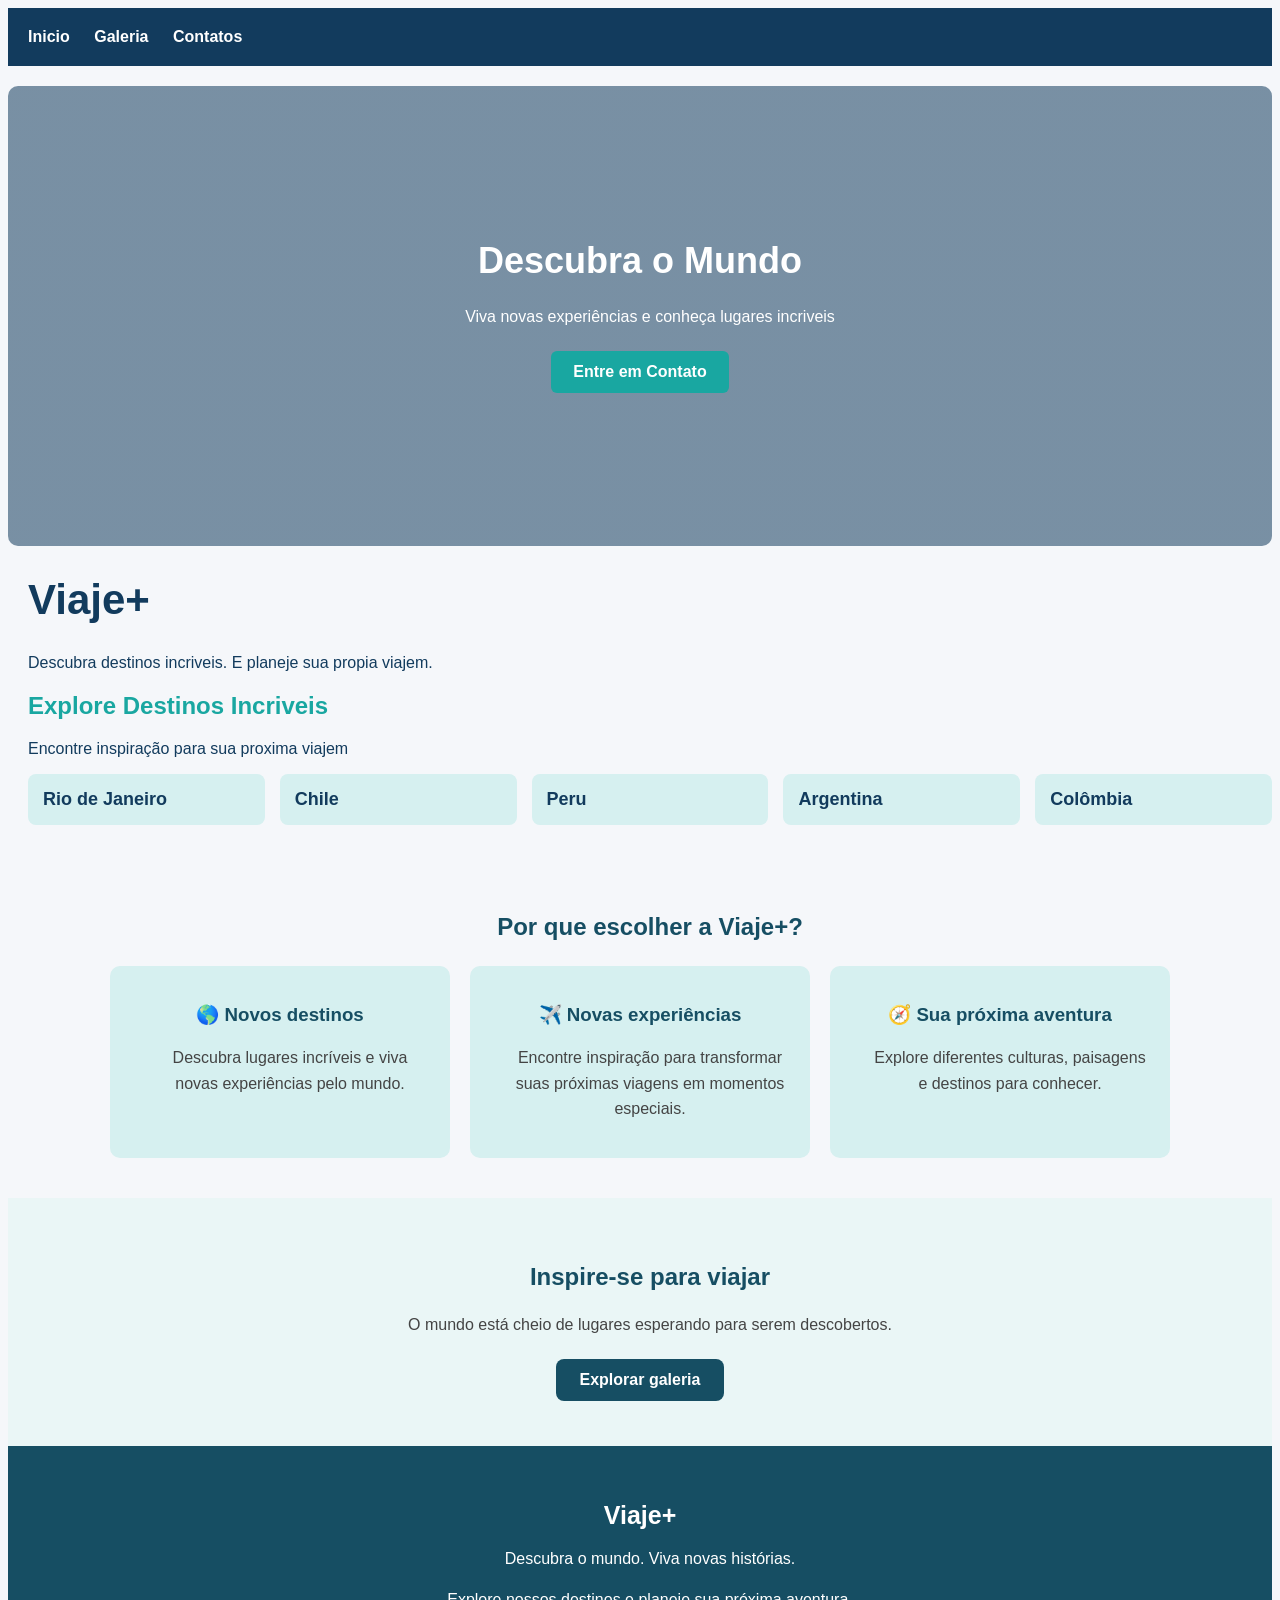
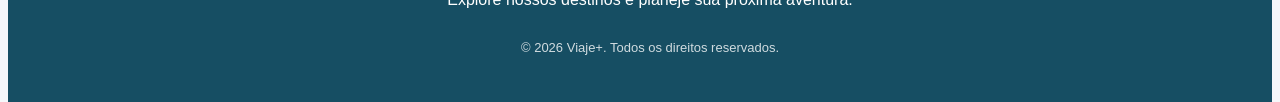
==== index.html @ 2087c466 "Add files via upload" ====
<!DOCTYPE html>
<html lang="pt-BR">
<head>
    <link rel="stylesheet" href="style.css">
    <meta charset="UTF-8">
    <meta name="viewport" content="width=device-width, initial-scale=1.0">
    <title>Viaje+ | Descubra o Mundo</title>
</head>
<body>
    <nav>
        <a href="index.html">Inicio</a>
        <a href="galeria.html">Galeria</a>
        <a href="Contatos.html">Contatos</a>
    </nav>
    <section class="banner">
        <h2>Descubra o Mundo</h2>

        <p>Viva novas experiências e conheça lugares incriveis</p>

        <a href="contatos.html" class="botao">
            Entre em Contato
        </a>
    </section>

    <h1>Viaje+</h1>
    
    <p> Descubra destinos incriveis. E planeje sua propia viajem.</p>

    <h2>Explore Destinos Incriveis</h2>

    <p>Encontre inspiração para sua proxima viajem</p>

    <ul>
        <li class="cartao-destino"><a href="https://visit.rio/">Rio de Janeiro</a></li>
        <li class="cartao-destino"><a href="https://chile.travel/">Chile</a></li>
        <li class="cartao-destino"><a href="https://www.Peru.travel/">Peru</a></li>
        <li class="cartao-destino"><a href="https://www.argentina.travel/">Argentina</a></li>
        <li class="cartao-destino"><a href="https://colombia.travel/">Colômbia</a></li>
    </ul>

<section class="porque-viaje">
    <h2>Por que escolher a Viaje+?</h2>

    <div class="vantagens">
        <div class="vantagem">
            <h3>🌎 Novos destinos</h3>
            <p>Descubra lugares incríveis e viva novas experiências pelo mundo.</p>
        </div>

        <div class="vantagem">
            <h3>✈️ Novas experiências</h3>
            <p>Encontre inspiração para transformar suas próximas viagens em momentos especiais.</p>
        </div>

        <div class="vantagem">
            <h3>🧭 Sua próxima aventura</h3>
            <p>Explore diferentes culturas, paisagens e destinos para conhecer.</p>
        </div>
    </div>
</section>

<section class="inspire-se">
    <h2>Inspire-se para viajar</h2>
    <p>O mundo está cheio de lugares esperando para serem descobertos.</p>
    <a href="Galeria.html" class="botao-galeria">Explorar galeria</a>
</section>

<footer class="rodape">
    <h3>Viaje+</h3>
    <p>Descubra o mundo. Viva novas histórias.</p>
    <p>Explore nossos destinos e planeje sua próxima aventura.</p>
    <p class="copyright">© 2026 Viaje+. Todos os direitos reservados.</p>
</footer>
    
       
</section> 



</body>
</html>
---- style.css ----
body{
    font-family: Arial, sans-serif;
    margin-bottom: 0;
    background-color: #f5f7fa;
    color: #123b5d;
}

nav{
    background-color: #123b5d;
    padding: 20px;
}

nav a {
    color: white;
    text-decoration: none;
    margin-right: 20px;
    font-weight: bold;
}

h1 {
    font-size: 42px;
    margin: 30px 20px;
}

h2, p, ul{
margin-left: 20px;
}

h2{
    color: #19a7a1;
}

li{
    margin-bottom: 10px;
}
a:hover{
color: #19a7a1;
}

ul a{
    color: #123b5d;
    text-decoration: none;
}

ul a:hover{
    color: #19a7a1
     }

     .banner {
    background-image:linear-gradient(
        rgba(18, 59, 93, 0.55),
        rgba(18, 59, 93, 0.55)
    ),
     url("https://images.unsplash.com/photo-1500375592092-40eb2168fd21?auto=format&fit=crop&w=1200&q=80");

    background-size: cover;
    background-position: center;
    background-repeat: no-repeat;

    min-height: 320px;
    padding: 70px 20px;
    margin-top: 20px;
    border-radius: 10px;

    display: flex;
    flex-direction: column;
    justify-content: center;
    align-items: center;

    text-align: center;
    color: white;
}

.banner h2 {
    color: white;
    font-size: 36px;
    margin: 0 0 10px;
}

.banner p {
    color: white;
    margin-bottom: 25px;
}

.botao {
    display: inline-block;
    background-color: #19a7a1;
    color: white;
    padding: 12px 22px;
    border-radius: 6px;
    text-decoration: none;
    font-weight: bold;
}

.botao:hover {
    background-color: #12817d;
}

.cartao-destino{
    background-color: #d6f0f0;
    padding:15px;
    border-radius:8px;
    margin-bottom:12px;
    flex: 1 1 200px;
    font-size: 18px;
    font-weight: bold;
}

ul{
    list-style: none;
    padding-left: 0;
    display: flex;
    gap: 15px;
}

.cartao-destino:hover{
    background-color: #d6f0f0;
    transform: translateY(-5px);
    filter: brightness(0.8);
}


.galeria {
    padding: 40px 20px;
    text-align: center;
}

.galeria h2 {
    color: #164E63;
    font-size: 28px;
    margin-bottom: 10px;
}

.galeria > p {
    color: #555;
    margin-bottom: 30px;
}


.fotos-galeria {
    display: flex;
    flex-wrap: wrap;
    justify-content: center;
    gap: 20px;
}


.foto {
    background-color: #D6F0F0;
    border-radius: 12px;
    overflow: hidden;
    flex: 1 1 250px;
    max-width: 320px;
    transition: transform 0.3s, box-shadow 0.3s;
}


.foto img {
    width: 100%;
    height: 200px;
    object-fit: cover;
    display: block;
}

.foto h3 {
    color: #164E63;
    margin: 15px 10px 8px;
}

.foto p {
    color: #444;
    padding: 0 12px 15px;
    margin: 0;
}

.foto:hover {
    transform: translateY(-5px);
    box-shadow: 0 8px 18px rgba(0, 0, 0, 0.18);
}

html {
    scroll-behavior: smooth;
}


@media (max-width: 600px) {
    .galeria {
        padding: 30px 12px;
    }

    .foto {
        flex-basis: 100%;
    }
}

.porque-viaje {
    padding: 40px 20px;
    text-align: center;
}

.porque-viaje h2,
.inspire-se h2 {
    color: #164E63;
    margin-bottom: 25px;
}

.vantagens {
    display: flex;
    flex-wrap: wrap;
    justify-content: center;
    gap: 20px;
}

.vantagem {
    background-color: #D6F0F0;
    padding: 20px;
    border-radius: 10px;
    flex: 1 1 200px;
    max-width: 300px;
}

.vantagem h3 {
    color: #164E63;
}

.vantagem p {
    color: #444;
    line-height: 1.6;
}

.inspire-se {
    background-color: #EAF6F6;
    padding: 45px 20px;
    text-align: center;
}

.inspire-se p {
    color: #444;
    margin-bottom: 25px;
}

.botao-galeria {
    display: inline-block;
    background-color: #164E63;
    color: white;
    padding: 12px 24px;
    border-radius: 8px;
    text-decoration: none;
    font-weight: bold;
    transition: background-color 0.3s;
}

.botao-galeria:hover {
    background-color: #247A83;
}


.rodape {
    background-color: #164E63;
    color: white;
    text-align: center;
    padding: 30px 20px;
}

.rodape h3 {
    font-size: 25px;
    margin-bottom: 10px;
}

.rodape p {
    line-height: 1.6;
}

.copyright {
    margin-top: 25px;
    font-size: 13px;
    opacity: 0.8;
}

.pagina-contato {
    max-width: 600px;
    margin: 40px auto;
    padding: 25px;
}

.pagina-contato form {
    display: flex;
    flex-direction: column;
    gap: 10px;
}

.pagina-contato label {
    font-weight: bold;
    margin-top: 10px;
}

.pagina-contato input,
.pagina-contato select,
.pagina-contato textarea {
    width: 100%;
    padding: 12px;
    border: 1px solid #aaa;
    border-radius: 6px;
    font-size: 16px;
    box-sizing: border-box;
}

.pagina-contato button {
    background-color: #164E63;
    color: white;
    padding: 12px;
    border: none;
    border-radius: 6px;
    font-size: 16px;
    cursor: pointer;
    margin-top: 15px;
}

.pagina-contato button:hover {
    background-color: #247A83;
}

.pagina-galeria footer{
    margin-bottom: 60px;
}
.foto1 img{
    width : 250px;
    height: auto;
    display: block;
    border-radius: 15px;
}

.foto1{
    display: flex;
    align-items: center;
    gap: 20px;
}

.foto1 p{
    flex: 1;
}

.foto1{
    background-color: #D6F0F0;
    padding: 20px;
    border-radius: 15px;
    margin: 20px 0;
}

.RJ h3{
    font-size: xx-large;
     margin-top: 35px;
    margin-bottom: 20px;
    color: #164E63;
    border-left: 5px solid #247A8324;
    padding-left: 12px;
}

.comeco{
    font-size: 20px;
}

html{
    scroll-behavior: smooth;
}

.foto2 img{
 width : 250px;
    height: auto;
    display: block;
    border-radius: 15px;
}

.foto2{
     display: flex;
    align-items: center;
    gap: 20px;
}

.foto2 p{
    flex: 1;
}

.foto2{
  background-color: #D6F0F0;
    padding: 20px;
    border-radius: 15px;
    margin: 20px 0;   
}
.Lage{
font-size: 20px;
font-family: Cambria, Cochin, Georgia, Times, 'Times New Roman', serif;
text-align: center;
}
.pao{
    font-size: 20px;
font-family: Cambria, Cochin, Georgia, Times, 'Times New Roman', serif;
text-align: center;
}

.foto3 img{
width : 250px;
    height: auto;
    display: block;
    border-radius: 15px;
}

.foto3{
  display: flex;
    align-items: center;
    gap: 20px;  
}

.foto3 p{
    flex: 1;
}

.foto3{
     background-color: #D6F0F0;
    padding: 20px;
    border-radius: 15px;
    margin: 20px 0; 
}
.Cristo{
    font-size: 20px;
font-family: Cambria, Cochin, Georgia, Times, 'Times New Roman', serif;
text-align: center; 
}

.CL h3{
    font-size: xx-large;
     margin-top: 35px;
    margin-bottom: 20px;
    color: #164E63;
    border-left: 5px solid #247A8324;
    padding-left: 12px;
}
.comecoCL{
    font-size: 20px;
}
.CL h4{
     font-size: 20px;
font-family: Cambria, Cochin, Georgia, Times, 'Times New Roman', serif;
text-align: center; 
}

.foto4 img{
width : 250px;
    height: auto;
    display: block;
    border-radius: 15px;
}
.foto4{
display: flex;
    align-items: center;
    gap: 20px;
}

.foto4 p{
    flex: 1;
}

.foto4{
    background-color: #D6F0F0;
    padding: 20px;
    border-radius: 15px;
    margin: 20px 0; 
}
html{
    scroll-behavior: smooth;
}

.foto5 img{
    width : 250px;
    height: auto;
    display: block;
    border-radius: 15px;
}

.foto5{
    display: flex;
    align-items: center;
    gap: 20px;
}

.foto5 p {
flex: 1;
}

.foto5{
     background-color: #D6F0F0;
    padding: 20px;
    border-radius: 15px;
    margin: 20px 0;
}

.foto6 img{
    width : 250px;
    height: auto;
    display: block;
    border-radius: 15px;
}

.foto6{
  display: flex;
    align-items: center;
    gap: 20px;  
}

.foto6 p {
    flex: 1;
}

.foto6{
     background-color: #D6F0F0;
    padding: 20px;
    border-radius: 15px;
    margin: 20px 0;
}

.PE h3{
    font-size: xx-large;
     margin-top: 35px;
    margin-bottom: 20px;
    color: #164E63;
    border-left: 5px solid #247A8324;
    padding-left: 12px;
}
.comecoPE{
    font-size: 20px;
}
.PE h4{
     font-size: 20px;
font-family: Cambria, Cochin, Georgia, Times, 'Times New Roman', serif;
text-align: center;
}

.foto7 img{
     width : 250px;
    height: auto;
    display: block;
    border-radius: 15px;
}

.foto7{
     display: flex;
    align-items: center;
    gap: 20px;  
}

.foto7 p{
    flex: 1;
}

.foto7{
     background-color: #D6F0F0;
    padding: 20px;
    border-radius: 15px;
    margin: 20px 0; 
}

.foto8 img{
  width : 250px;
    height: auto;
    display: block;
    border-radius: 15px;
}

.foto8{
     display: flex;
    align-items: center;
    gap: 20px;  
}

.foto8 p{
    flex: 1;
}

.foto8{
    background-color: #D6F0F0;
    padding: 20px;
    border-radius: 15px;
    margin: 20px 0;
}

.foto9 img{
    width : 250px;
    height: auto;
    display: block;
    border-radius: 15px;
}

.foto9{
    display: flex;
    align-items: center;
    gap: 20px; 
}

.foto9 p{
    flex: 1;
}

.foto9{
    background-color: #D6F0F0;
    padding: 20px;
    border-radius: 15px;
    margin: 20px 0;
}

.AR h3{
    font-size: xx-large;
     margin-top: 35px;
    margin-bottom: 20px;
    color: #164E63;
    border-left: 5px solid #247A8324;
    padding-left: 12px;
}
.AR h4{
    font-size: 20px;
font-family: Cambria, Cochin, Georgia, Times, 'Times New Roman', serif;
text-align: center;
}
.comecoAR{
    font-size: 20px;
}

.foto10 img{
     width : 250px;
    height: auto;
    display: block;
    border-radius: 15px;
 }
.foto10{
 display: flex;
    align-items: center;
    gap: 20px;  
}

.foto10 p{
    flex: 1;
}

.foto10{
     background-color: #D6F0F0;
    padding: 20px;
    border-radius: 15px;
    margin: 20px 0;
}

.foto11 img{
 width : 250px;
    height: auto;
    display: block;
    border-radius: 15px;
}

.foto11{
     display: flex;
    align-items: center;
    gap: 20px;  
}

.foto11 p{
  flex: 1;
 }

 .foto11{
     background-color: #D6F0F0;
    padding: 20px;
    border-radius: 15px;
    margin: 20px 0;
 }

 .foto12 img{
   width : 250px;
    height: auto;
    display: block;
    border-radius: 15px; 
 }

 .foto12{
    display: flex;
    align-items: center;
    gap: 20px;
 }

 .foto12 p{
    flex: 1;
 }

 .foto12{
    background-color: #D6F0F0;
    padding: 20px;
    border-radius: 15px;
    margin: 20px 0;
 }

 .CO h3{
    font-size: xx-large;
    margin-top: 35px;
    margin-bottom: 20px;
    color: #164E63;
    border-left: 5px solid #247A8324;
    padding-left: 12px;
 }
 .CO h4{
     font-size: 20px;
font-family: Cambria, Cochin, Georgia, Times, 'Times New Roman', serif;
text-align: center;
 }
 .comecoCO{
    font-size: 20px;
 }

 .foto13 img{
   width : 250px;
    height: auto;
    display: block;
    border-radius: 15px; 
 }

 .foto13{
display: flex;
    align-items: center;
    gap: 20px; 
 }

 .foto13 p{
flex: 1;
 }

 .foto13{
     background-color: #D6F0F0;
    padding: 20px;
    border-radius: 15px;
    margin: 20px 0;
 }
 html{
    scroll-behavior: smooth; 
 }

 .foto14 img{
    width : 250px;
    height: auto;
    display: block;
    border-radius: 15px;
 }

 .foto14{
  display: flex;
    align-items: center;
    gap: 20px;   
 }

 .foto14 p{
    flex: 1;
 }

 .foto14{
    background-color: #D6F0F0;
    padding: 20px;
    border-radius: 15px;
    margin: 20px 0;
 }

 .foto15 img{
    width: 250px;
    height: auto;
    display: block;
    border-radius: 15px;
 }

 .foto15{
    display: flex;
    align-items: center;
    gap: 20px;
 }

 .foto15 p{
    flex: 1;
 }

 .foto15{
    background-color: #D6F0F0;
    padding: 20px;
    border-radius: 15px;
    margin: 20px 0;
 }

 .frase{
    font-size: 20px;
 }

.botao-Inicio {
    display: block;
    width: fit-content;
    margin: 20px auto;
    padding: 10px 20px;
    background-color: #164E63;
    color: white;
    text-decoration: none;
    border-radius: 10px;
    text-align: center;
}
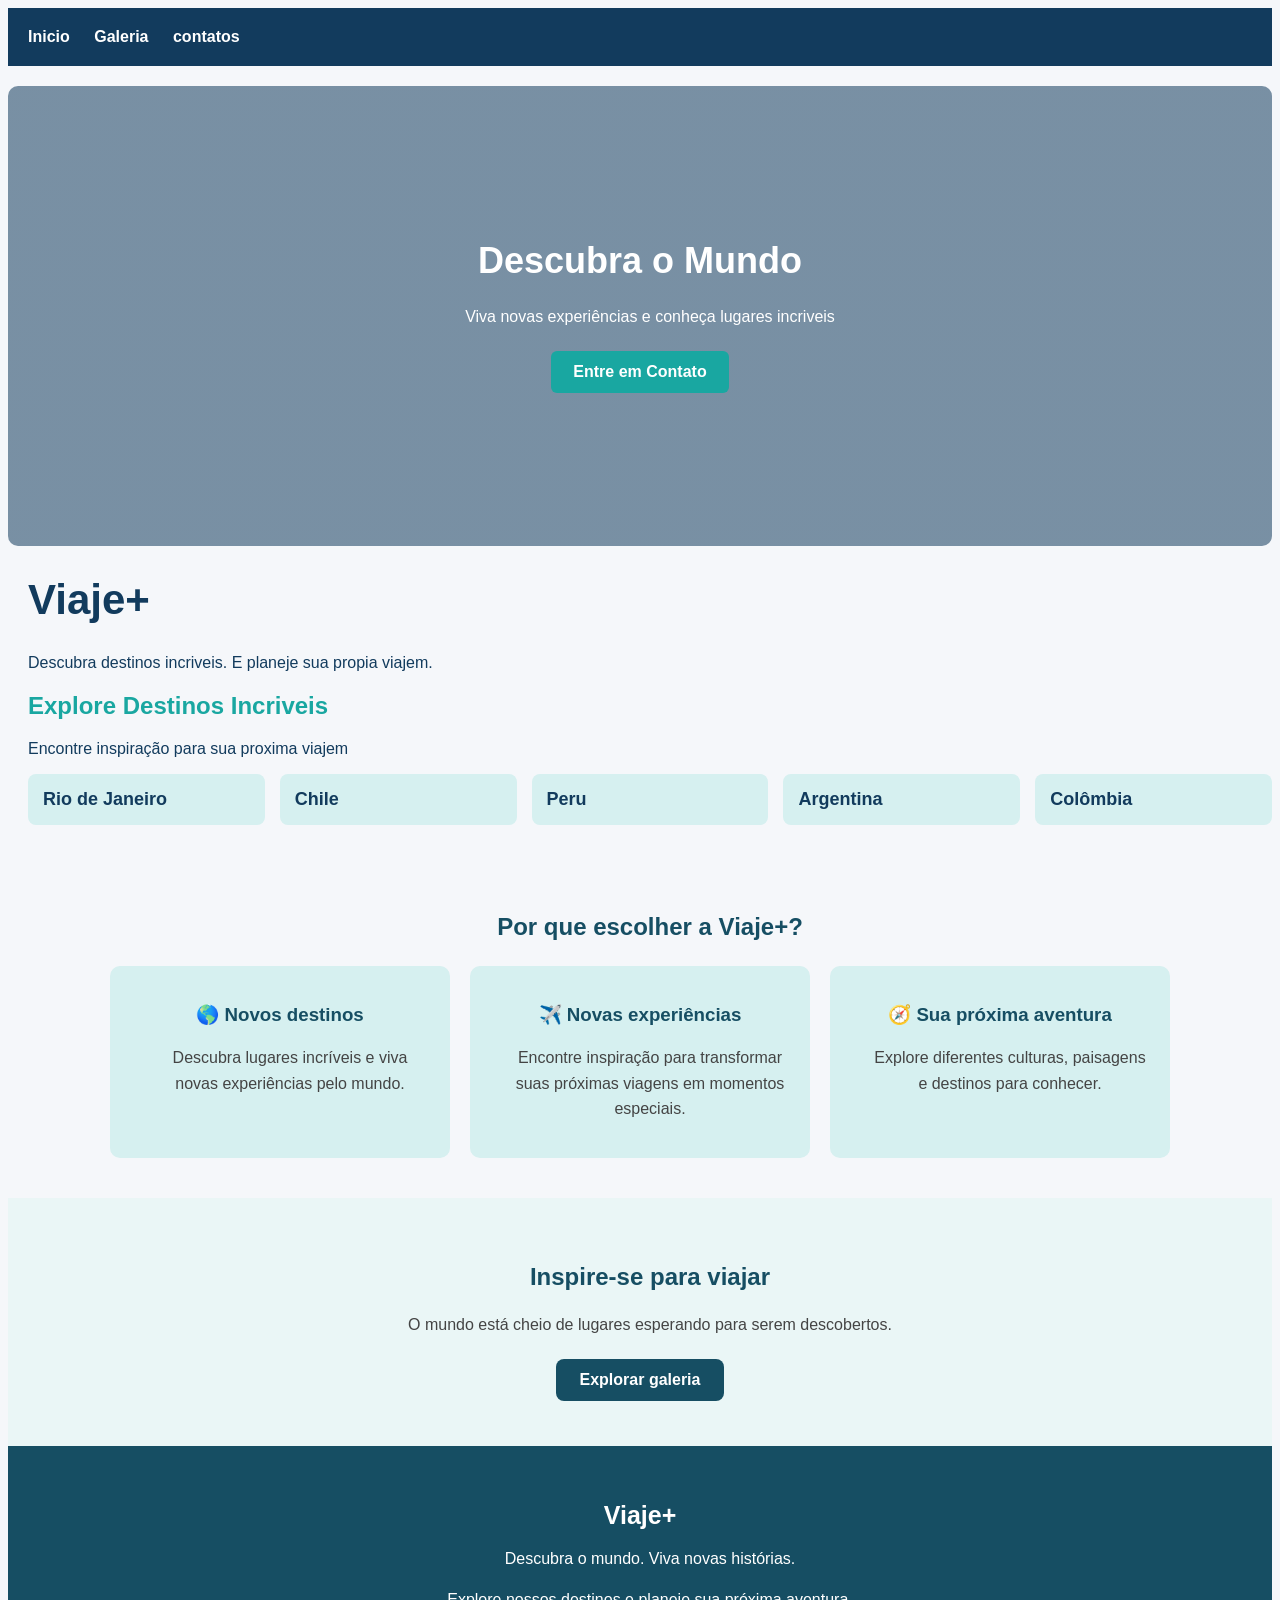
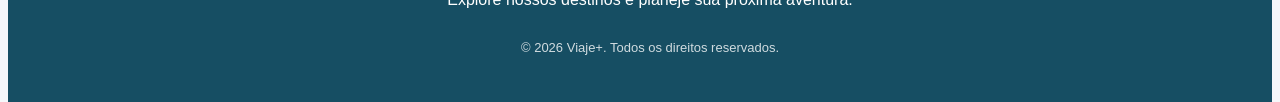
==== commit d9aa5bc5: "Fix HTML formatting and structure" ====
--- a/index.html
+++ b/index.html
@@ -9,8 +9,8 @@
 <body>
     <nav>
         <a href="index.html">Inicio</a>
-        <a href="galeria.html">Galeria</a>
-        <a href="Contatos.html">Contatos</a>
+        <a href="Galeria.html">Galeria</a>
+        <a href="contatos.html">contatos</a>
     </nav>
     <section class="banner">
         <h2>Descubra o Mundo</h2>
@@ -78,4 +78,4 @@
 
 
 </body>
-</html>+</html>
